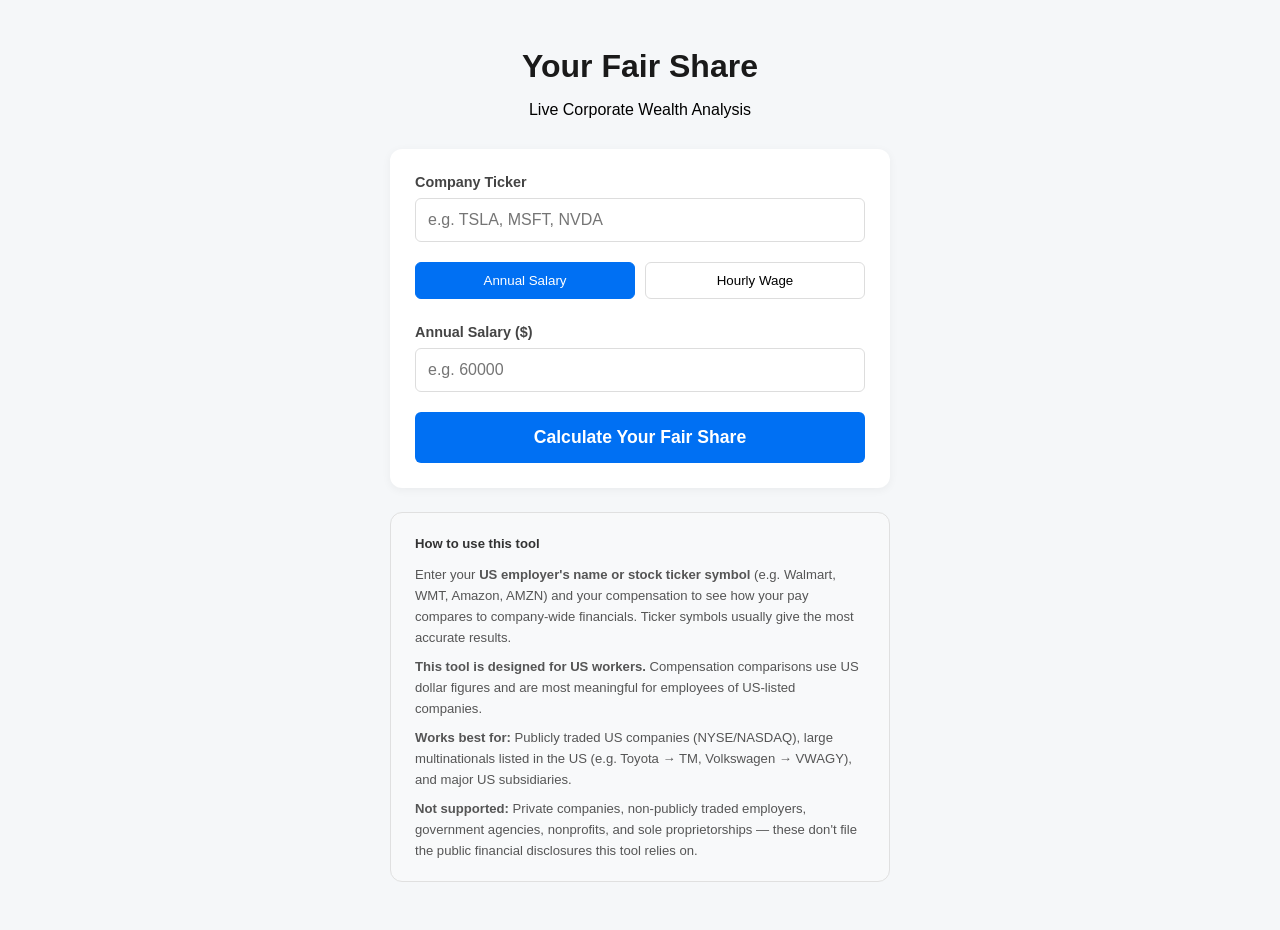
==== index.html @ de9525c5 "Update index.html 8" ====
<!DOCTYPE html>
<html lang="en">
<head>
    <meta charset="UTF-8">
    <meta name="viewport" content="width=device-width, initial-scale=1.0">
    <title>Your Fair Share</title>
    <link rel="stylesheet" href="style.css">
</head>
<body>
    <div class="container">
        <header>
            <h1>Your Fair Share</h1>
            <p>Live Corporate Wealth Analysis</p>
        </header>

        <div class="card">
            <div class="input-group">
                <label for="company">Company Ticker</label>
                <input type="text" id="company" placeholder="e.g. TSLA, MSFT, NVDA">
            </div>

            <div class="toggle-container">
                <button id="annualToggle" class="toggle-btn active">Annual Salary</button>
                <button id="hourlyToggle" class="toggle-btn">Hourly Wage</button>
            </div>

            <div id="salaryInputs">
                <div class="input-group">
                    <label for="annualSalary">Annual Salary ($)</label>
                    <input type="number" id="annualSalary" placeholder="e.g. 60000">
                </div>
            </div>

            <div id="hourlyInputs" class="hidden">
                <div class="input-group">
                    <label for="hourlyWage">Hourly Wage ($)</label>
                    <input type="number" id="hourlyWage" placeholder="15.00">
                </div>
                <div class="row">
                    <div class="input-group">
                        <label for="hoursPerWeek">Hours / Week</label>
                        <input type="number" id="hoursPerWeek" value="40">
                    </div>
                    <div class="input-group">
                        <label for="weeksWorked">Weeks / Year</label>
                        <input type="number" id="weeksWorked" value="52">
                    </div>
                </div>
            </div>

            <button id="calculateBtn">Calculate Your Fair Share</button>
            <p id="loadingMsg" class="hidden" style="text-align:center; font-size:0.8em; color:#666; margin-top:10px;">Querying SEC Filings...</p>
        </div>

        <div id="results" class="hidden"></div>

        <div class="guidance-note" style="max-width:600px; margin:24px auto 0; padding:20px 24px; background:#f8f9fa; border:1px solid #e0e0e0; border-radius:12px; font-size:0.82em; color:#555; line-height:1.6;">
            <h3 style="margin:0 0 10px; font-size:1em; color:#333;">How to use this tool</h3>
            <p style="margin:0 0 8px;">Enter your <strong>US employer's name or stock ticker symbol</strong> (e.g. Walmart, WMT, Amazon, AMZN) and your compensation to see how your pay compares to company-wide financials. Ticker symbols usually give the most accurate results.</p>
            <p style="margin:0 0 8px;"><strong>This tool is designed for US workers.</strong> Compensation comparisons use US dollar figures and are most meaningful for employees of US-listed companies.</p>
            <p style="margin:0 0 8px;"><strong>Works best for:</strong> Publicly traded US companies (NYSE/NASDAQ), large multinationals listed in the US (e.g. Toyota → TM, Volkswagen → VWAGY), and major US subsidiaries.</p>
            <p style="margin:0;"><strong>Not supported:</strong> Private companies, non-publicly traded employers, government agencies, nonprofits, and sole proprietorships — these don't file the public financial disclosures this tool relies on.</p>
        </div>
    </div>
    <script src="fallback.js"></script>
    <script src="script.js"></script>
</body>
</html>
---- style.css ----
* { box-sizing: border-box; font-family: -apple-system, BlinkMacSystemFont, "Segoe UI", Roboto, sans-serif; }
body { background: #f5f7f9; display: flex; justify-content: center; padding: 40px 20px; }
.container { max-width: 500px; width: 100%; }
header { text-align: center; margin-bottom: 30px; }
h1 { margin: 0; color: #1a1a1a; }
.card { background: white; padding: 25px; border-radius: 12px; box-shadow: 0 2px 10px rgba(0,0,0,0.05); }
.input-group { margin-bottom: 20px; }
label { display: block; margin-bottom: 8px; font-weight: 600; color: #444; font-size: 0.9em; }
input { width: 100%; padding: 12px; border: 1px solid #ddd; border-radius: 6px; font-size: 1em; }
.toggle-container { display: flex; gap: 10px; margin-bottom: 25px; }
.toggle-btn { flex: 1; padding: 10px; border: 1px solid #ddd; background: white; cursor: pointer; border-radius: 6px; }
.toggle-btn.active { background: #0070f3; color: white; border-color: #0070f3; }
.hidden { display: none; }
.row { display: flex; gap: 10px; }
#calculateBtn { width: 100%; padding: 15px; background: #0070f3; color: white; border: none; border-radius: 6px; font-size: 1.1em; font-weight: bold; cursor: pointer; transition: background 0.2s; }
#calculateBtn:hover { background: #0056b3; }
#results { margin-top: 30px; }
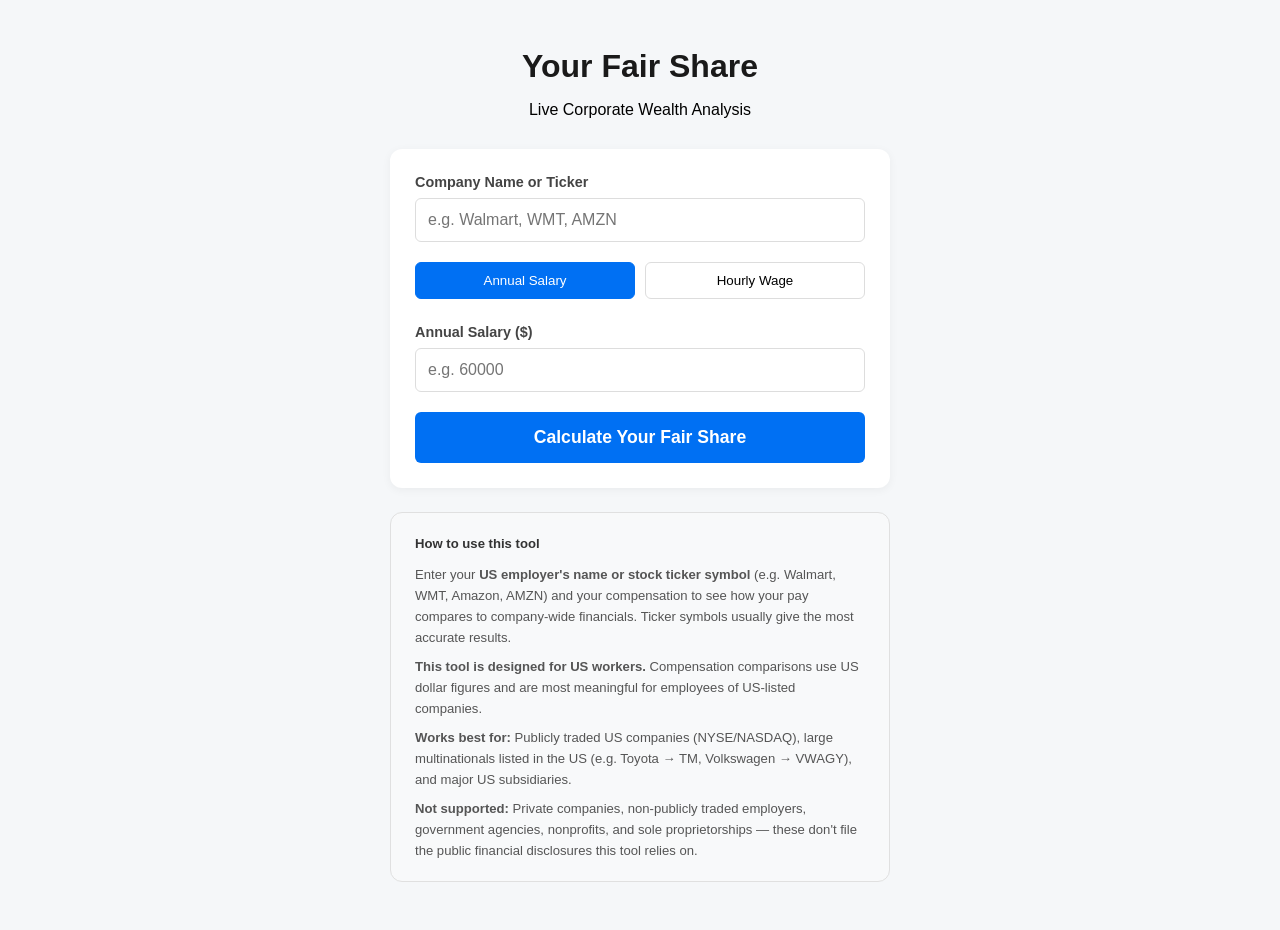
==== commit 6f7cf655: "Update index.html 9" ====
--- a/index.html
+++ b/index.html
@@ -15,8 +15,8 @@
 
         <div class="card">
             <div class="input-group">
-                <label for="company">Company Ticker</label>
-                <input type="text" id="company" placeholder="e.g. TSLA, MSFT, NVDA">
+                <label for="company">Company Name or Ticker</label>
+                <input type="text" id="company" placeholder="e.g. Walmart, WMT, AMZN">
             </div>
 
             <div class="toggle-container">
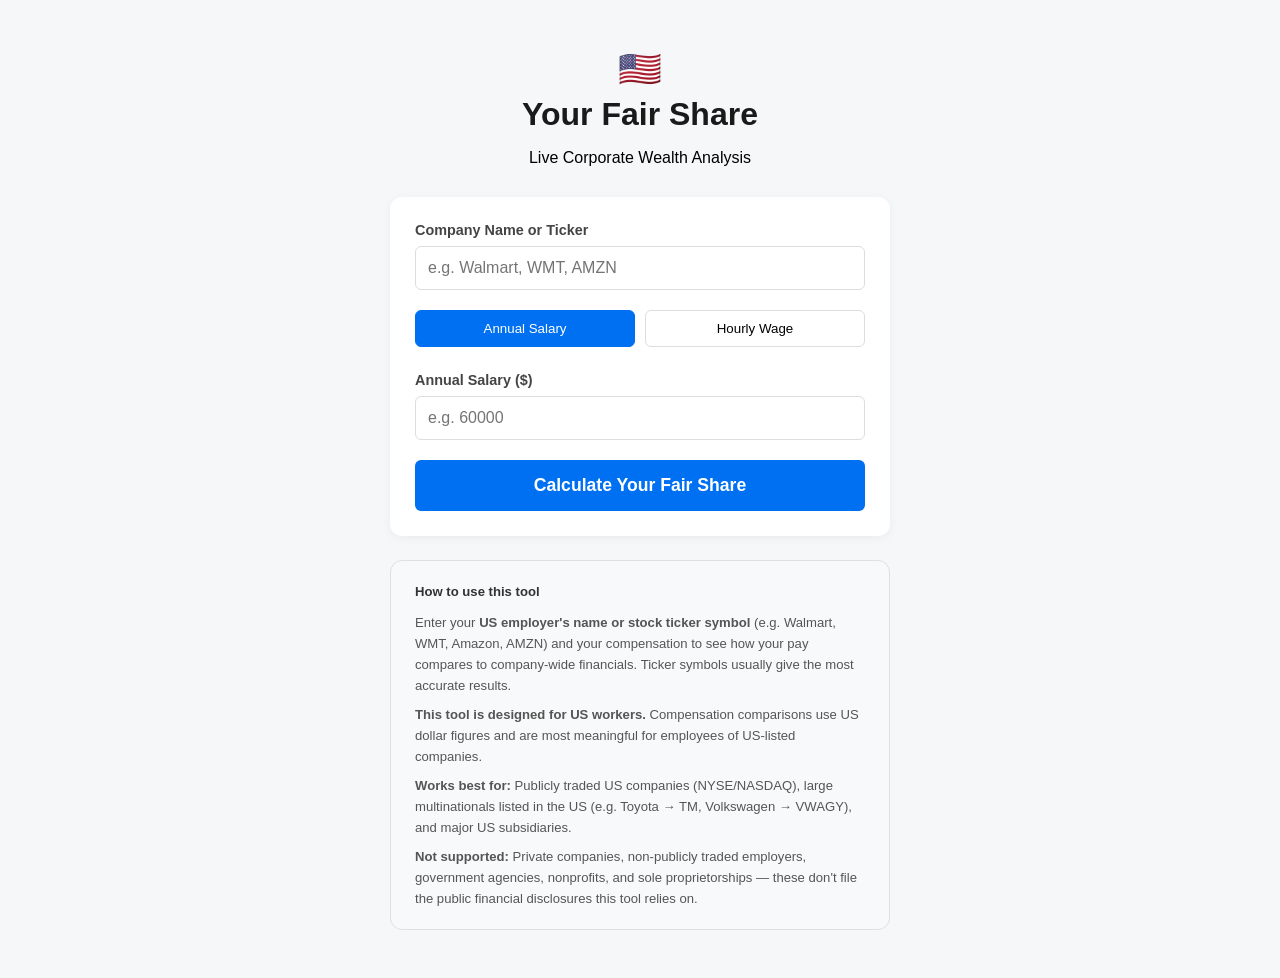
==== commit c46429b2: "Add US flag to header, social share buttons, and concrete tax bracket explainer - Header: 🇺🇸 emoji a" ====
--- a/index.html
+++ b/index.html
@@ -9,14 +9,16 @@
 <body>
     <div class="container">
         <header>
+            <div style="font-size:2.2em; margin-bottom:6px;">🇺🇸</div>
             <h1>Your Fair Share</h1>
             <p>Live Corporate Wealth Analysis</p>
         </header>
 
         <div class="card">
-            <div class="input-group">
+            <div class="input-group autocomplete-wrapper">
                 <label for="company">Company Name or Ticker</label>
-                <input type="text" id="company" placeholder="e.g. Walmart, WMT, AMZN">
+                <input type="text" id="company" placeholder="e.g. Walmart, WMT, AMZN" autocomplete="off">
+                <div id="ac-dropdown"></div>
             </div>
 
             <div class="toggle-container">
@@ -63,6 +65,8 @@
         </div>
     </div>
     <script src="fallback.js"></script>
+    <script src="ac_list.js"></script>
     <script src="script.js"></script>
+    <script defer src="/_vercel/insights/script.js"></script>
 </body>
 </html>
--- a/style.css
+++ b/style.css
@@ -15,3 +15,21 @@
 #calculateBtn { width: 100%; padding: 15px; background: #0070f3; color: white; border: none; border-radius: 6px; font-size: 1.1em; font-weight: bold; cursor: pointer; transition: background 0.2s; }
 #calculateBtn:hover { background: #0056b3; }
 #results { margin-top: 30px; }
+
+/* Autocomplete dropdown */
+.autocomplete-wrapper { position: relative; }
+#ac-dropdown {
+    position: absolute; top: calc(100% - 1px); left: 0; right: 0;
+    background: white; border: 1px solid #0070f3; border-top: none;
+    border-radius: 0 0 6px 6px; box-shadow: 0 4px 12px rgba(0,0,0,0.1);
+    z-index: 100; max-height: 280px; overflow-y: auto; display: none;
+}
+.ac-item {
+    padding: 10px 14px; cursor: pointer;
+    display: flex; justify-content: space-between; align-items: center;
+    border-bottom: 1px solid #f5f5f5; font-size: 0.9em;
+}
+.ac-item:last-child { border-bottom: none; }
+.ac-item:hover, .ac-item.active { background: #f0f5ff; }
+.ac-item-name { color: #1a1a1a; }
+.ac-item-ticker { color: #888; font-family: monospace; font-size: 0.82em; }
